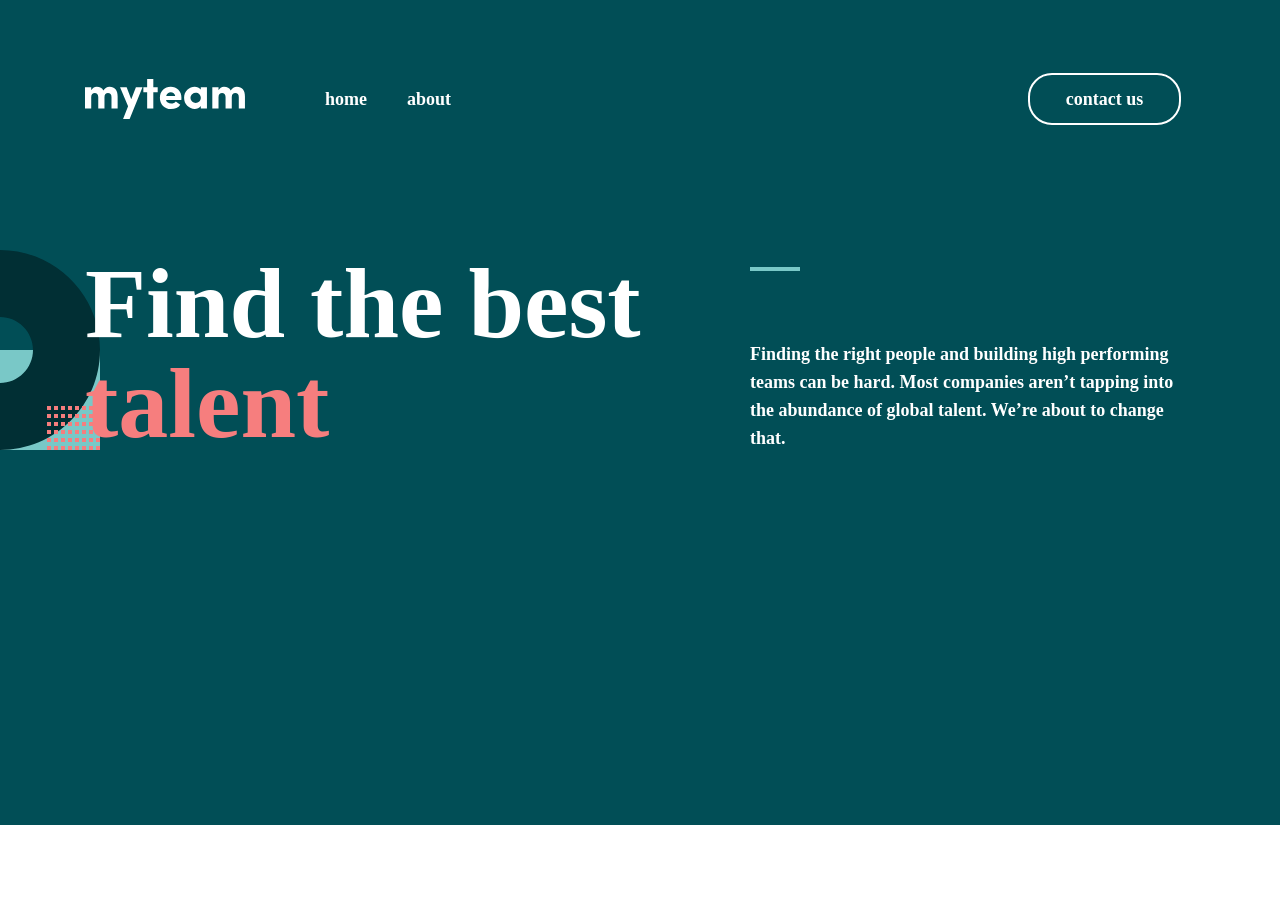
==== index.html @ c239a809 "myteam" ====
<!DOCTYPE html>
<html lang="en">
<head>
    <meta charset="UTF-8">
    <meta name="viewport" content="width=device-width, initial-scale=1.0">
    <title>myteam</title>
    <link rel="stylesheet" href="./css/main.css">
</head>
<body>
    <header class="myteam-header">
        <div class="container">
            <nav class="site-navbar">
            <div class="nav-link">
                <img width="160" src="./images/myteam icon.svg" alt="myteam-icon">
                <div class="important-link">
                    <a href="#">home</a>
                    <a href="#">about</a>
                </div>
                <div>
                    <button class="navbar-btn">contact us</button>
                </div>
            </div>
        </nav>
        </div>
    </header>
    <main class="site-main">
        <section class="myteam-section">
            <div class="container">
                 <div class="talant">
                <h2 class="talant-title">
                    Find the best <span class="talant-title-span">talent</span>
                </h2>
                <div class="talant-info-div">
                    <span class="line"></span>
                     <p class="talant-info">
                    Finding the right people and building high performing teams can be hard. Most companies aren’t tapping into the abundance of global talent. We’re about to change that.
                </p>
                </div>
            </div>
            </div>
        </section>
    </main>
</body>
</html>
---- css/main.css ----
*{
    margin: 0;
    padding: 0;
    box-sizing: border-box0;
    text-decoration: none;
}
.container{
    margin: 0 auto;
    width: 1110px;
    padding:0 20px ;
}
.myteam-header {
    background-color: #014E56;
}
.site-navbar {
    padding-top: 73px;
}
.nav-link {
    display: flex;
    align-items: center;
}
.important-link {
    display: flex;
    align-items: center;
    gap: 40px;
    font-family: Livvic;
    font-weight: 600;
    font-size: 18px;
    line-height: 28px;
    letter-spacing: 0px;
    margin-left: 80px;
    margin-right: 577px;
}
.important-link a{
    color: white;
}
.navbar-btn {
    width: 153px;
    padding: 10px 32px;
    background: none;
    border: 2px solid white;
    border-radius: 24px;
    font-family: Livvic;
    font-weight: 600;
    font-size: 18px;
    line-height: 28px;
    letter-spacing: 0px;
    color: white;
}


.site-main {
}
.myteam-section {
    background-color: #014E56;
    height: 700px;
    background-image:url(../images/faind-tail.svg);
    background-repeat: no-repeat;
    background-position-y: 125px;
}
.talant {
    display: flex;
    align-items: center;
    gap: 30px;
    width: 1110px;
    height: 200px;
    padding-top: 129px;
}
.talant-title {
    font-family: Livvic;
    font-weight: 700;
    font-size: 100px;
    line-height: 100px;
    letter-spacing: 0px;
    color: white;
}
.talant-title-span{
    font-family: Livvic;
    font-weight: 700;
    font-size: 100px;
    line-height: 100px;
    letter-spacing: 0px;
    color: #F67E7E; 
}
.talant-info-div{
    width: 445px;
    height: 195px;
}
.line{
    width: 50px;
    height: 4px;
    background-color: #79C8C7;
    display: inline-block;
}
.talant-info {
    width: 445px;
    height: 112px;
    margin-top: 65px;
    font-family: Livvic;
    font-weight: 600;
    font-size: 18px;
    line-height: 28px;
    letter-spacing: 0px;
    color: white;
}
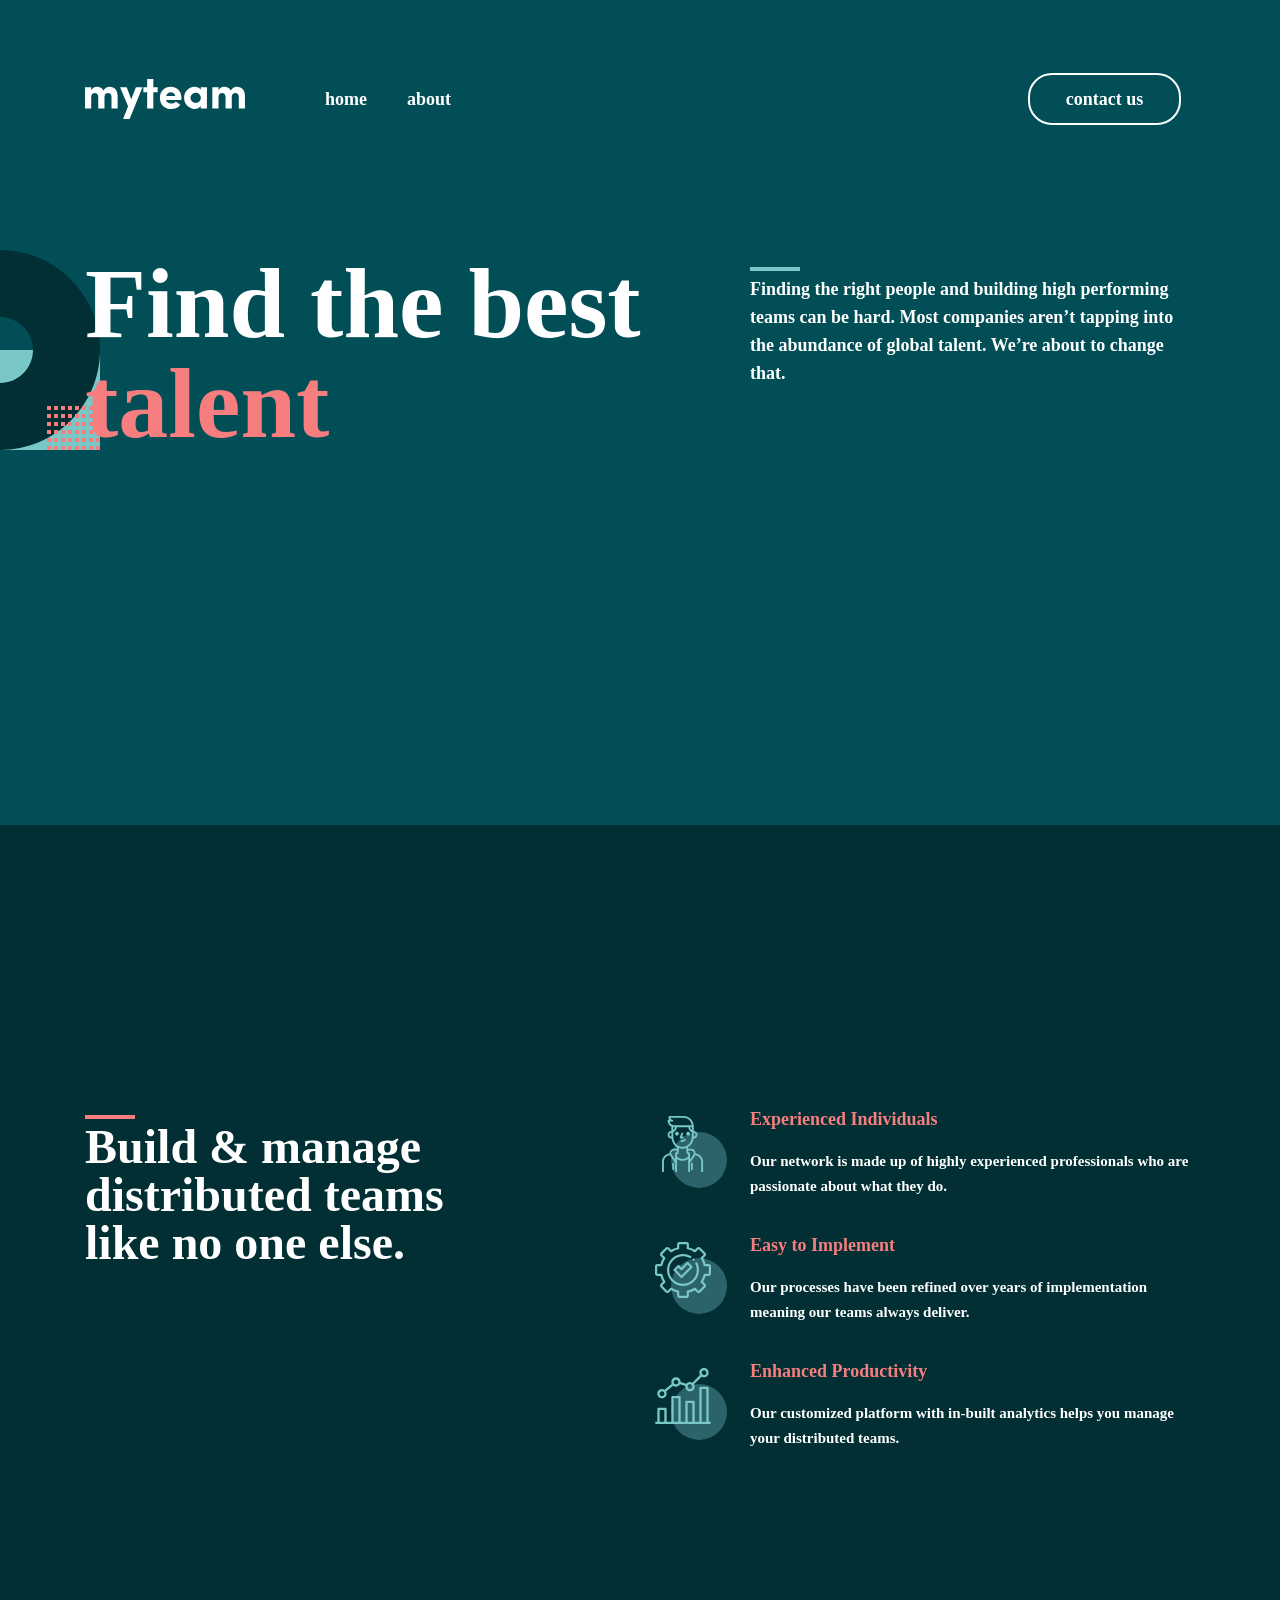
==== commit c0ca27b3: "myteam" ====
--- a/index.html
+++ b/index.html
@@ -39,6 +39,42 @@
             </div>
             </div>
         </section>
+
+        <section class="build-manage-section">
+            <div class="container">
+                <div class="build-manage">
+                    <div class="build-manage-title-div">
+                        <span class="line pink"></span>
+                        <h3 class="build-manage-title">
+                            Build & manage distributed teams like no one else.
+                        </h3>
+                    </div>
+                    <div class="managment">
+                        <div class="ean">
+                            <img src="./images/mean-icon.svg" alt="mean">
+                            <div class="title-flex">
+                            <h4 class="ean-title">Experienced Individuals</h4>
+                            <p class="ean-info">Our network is made up of highly experienced professionals who are passionate about what they do.</p>
+                            </div>
+                        </div>
+                        <div class="ean">
+                            <img src="./images/implament.svg" alt="implament">
+                            <div class="title-flex">
+                            <h4 class="ean-title">Easy to Implement</h4>
+                            <p class="ean-info">Our processes have been refined over years of implementation meaning our teams always deliver.</p>
+                            </div>
+                        </div>
+                        <div class="ean">
+                            <img src="./images/strategy.svg" alt="strategy">
+                            <div class="title-flex">
+                            <h4 class="ean-title">Enhanced Productivity</h4>
+                            <p class="ean-info">Our customized platform with in-built analytics helps you manage your distributed teams.</p>
+                            </div>
+                        </div>
+                    </div>
+                </div>
+            </div>
+        </section>
     </main>
 </body>
 </html>
--- a/css/main.css
+++ b/css/main.css
@@ -49,8 +49,7 @@
 }
 
 
-.site-main {
-}
+
 .myteam-section {
     background-color: #014E56;
     height: 700px;
@@ -95,11 +94,69 @@
 .talant-info {
     width: 445px;
     height: 112px;
-    margin-top: 65px;
     font-family: Livvic;
     font-weight: 600;
     font-size: 18px;
     line-height: 28px;
     letter-spacing: 0px;
     color: white;
+}
+
+
+
+.build-manage-section {
+    background-color: #012F34;
+    height: 684px;
+    padding-top: 140px;
+    background-image: url(../images/faind-tail-three.svg);
+    background-repeat: no-repeat;
+    background-position-y: 640px;
+    background-position-x: 1422px;
+}
+.build-manage {
+    display: flex;
+    gap: 125px;
+    margin-top: 140px;
+}
+
+.pink {
+    background-color: #F67E7E;
+}
+.build-manage-title {
+    width: 445px;
+    height: 144px;
+    font-family: Livvic;
+    font-weight: 700;
+    font-size: 48px;
+    line-height: 48px;
+    letter-spacing: 0px;
+    color: white;
+}
+.managment {
+    display: flex;
+    flex-direction: column;
+    gap: 32px;
+}
+.ean {
+    display: flex;
+    align-items: center;
+    gap: 23px;
+}
+
+.ean-title {
+    font-family: Livvic;
+    font-weight: 700;
+    font-size: 18px;
+    line-height: 28px;
+    letter-spacing: 0px;
+    color: #F67E7E;
+}
+.ean-info {
+    font-family: Livvic;
+    font-weight: 600;
+    font-size: 15px;
+    line-height: 25px;
+    letter-spacing: 0px;
+    color: white;
+    margin-top: 16px;
 }
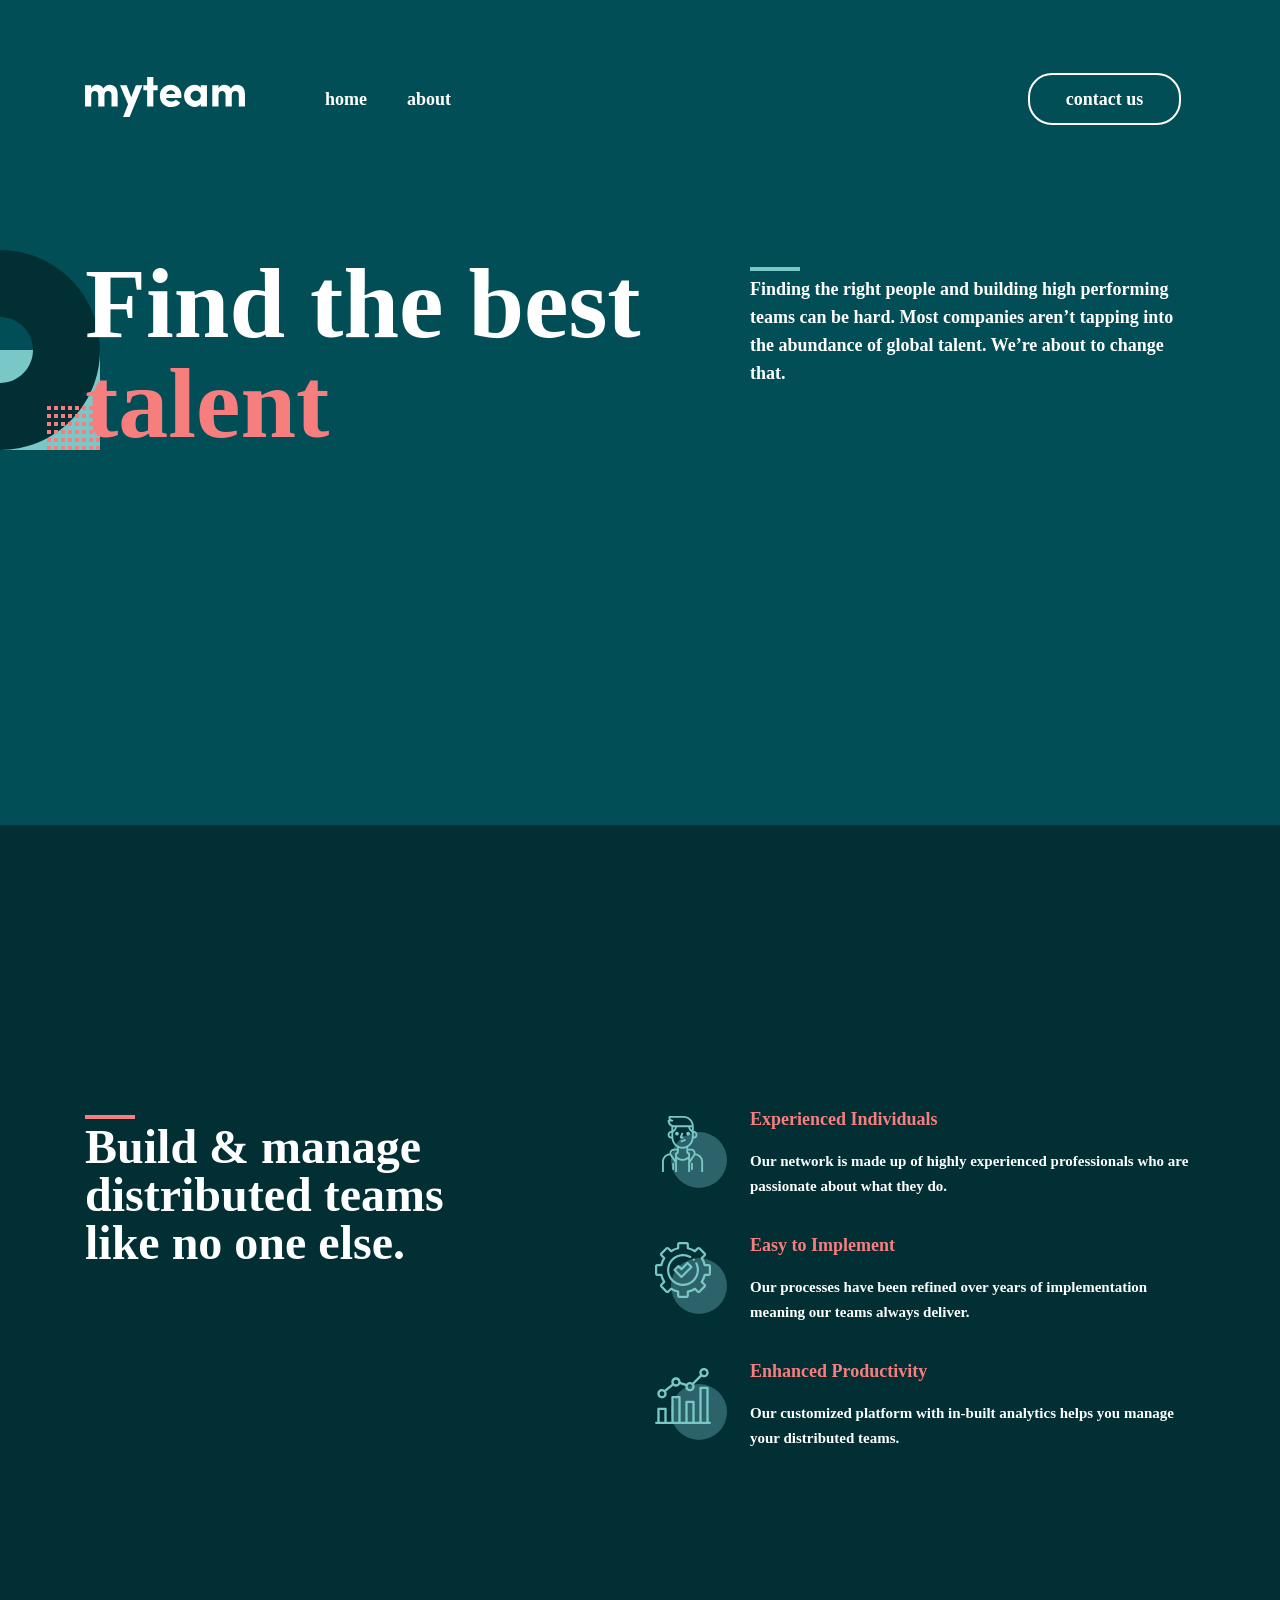
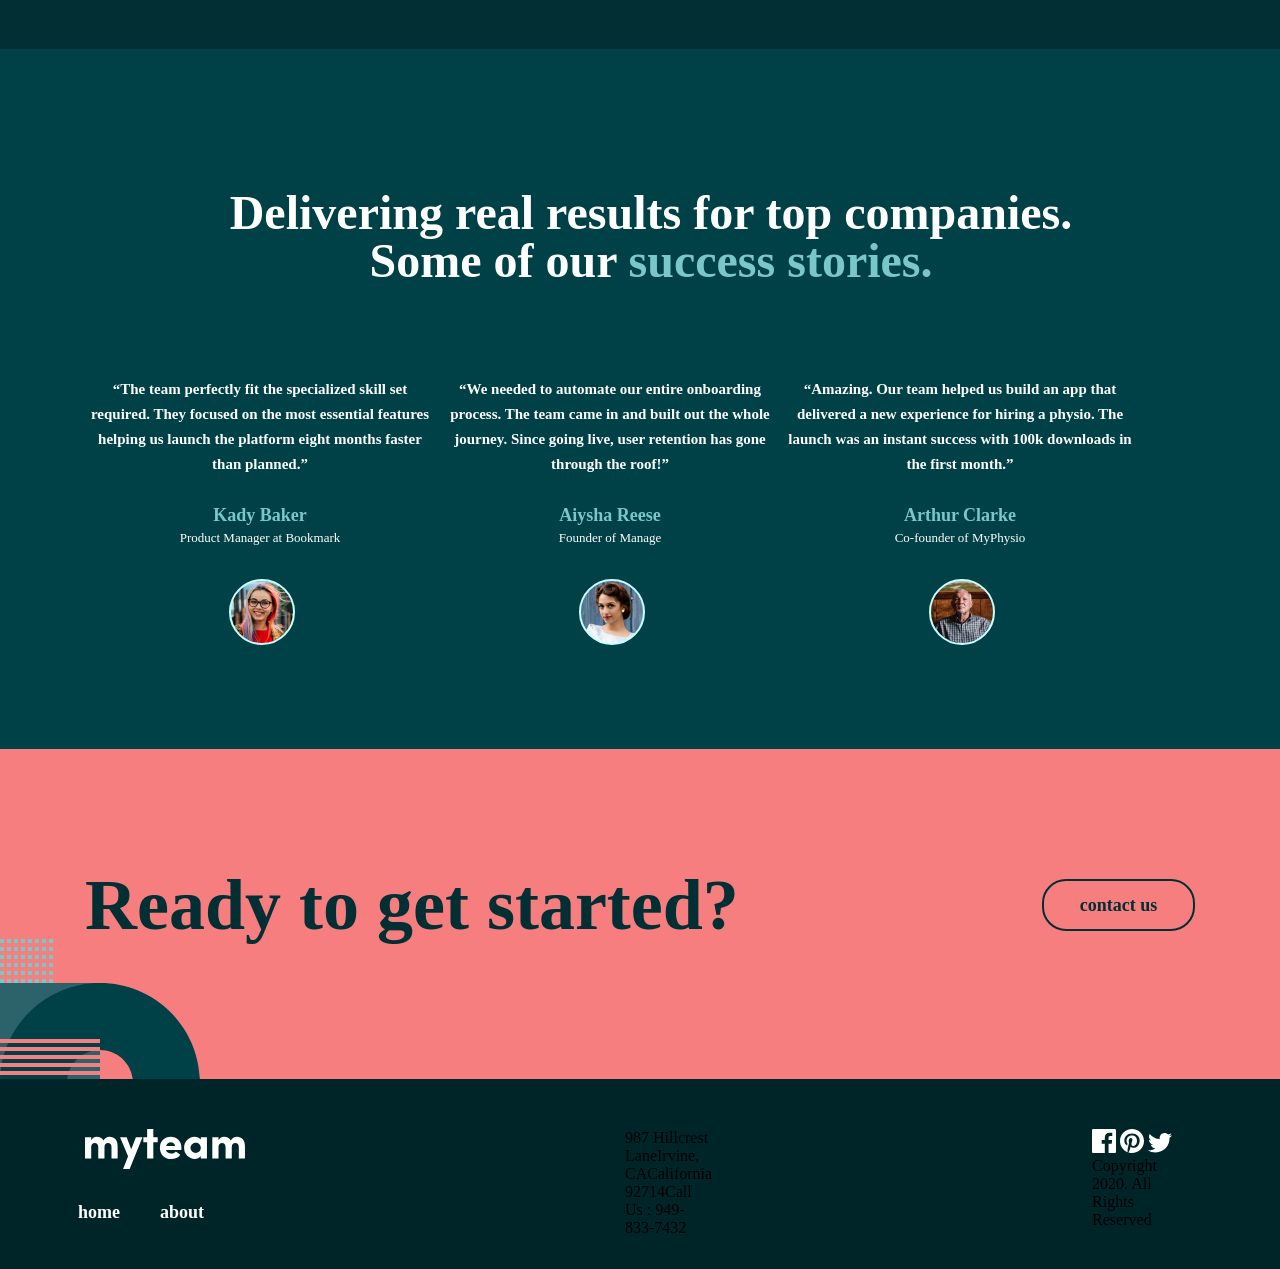
==== commit de3f5c6c: "myteam" ====
--- a/index.html
+++ b/index.html
@@ -11,7 +11,7 @@
         <div class="container">
             <nav class="site-navbar">
             <div class="nav-link">
-                <img width="160" src="./images/myteam icon.svg" alt="myteam-icon">
+                <a href="#"><img width="160" src="./images/myteam icon.svg" alt="myteam-icon"></a>
                 <div class="important-link">
                     <a href="#">home</a>
                     <a href="#">about</a>
@@ -75,6 +75,83 @@
                 </div>
             </div>
         </section>
+
+
+        <section class="delivering-section">
+            <div class="container">
+                <div class="deleving-big-div">
+                    <h2 class="deleving-title">Delivering real results for top companies. Some of our <span class="deleving-title-span">success stories.</span></h2>
+                    <div class="the-we-amazing-big">
+                        <div class="the-we-amazing">
+                            <p class="the-we-amazing-info">
+                                 “The team perfectly fit the specialized skill set required. They focused on the most essential features helping us launch the platform eight months faster than planned.”
+                            </p>
+                            <h3 class="the-we-amazing-title">Kady Baker</h3>
+                            <p class="the-we-amazing-info-two">Product Manager at Bookmark</p>
+                            <img class="the-we-amazing-img" src="./images/girl-one.svg" alt="girl">
+                        </div>
+                        <div class="the-we-amazing">
+                            <p class="the-we-amazing-info">
+                                 “We needed to automate our entire onboarding process. The team came in and built out the whole journey. Since going live, user retention has gone through the roof!”
+                            </p>
+                            <h3 class="the-we-amazing-title">Aiysha Reese</h3>
+                            <p class="the-we-amazing-info-two">Founder of Manage</p>
+                            <img class="the-we-amazing-img" src="./images/girl-two.svg" alt="girl two">
+                        </div>
+                        <div class="the-we-amazing">
+                            <p class="the-we-amazing-info">
+                                 “Amazing. Our team helped us build an app that delivered a new experience for hiring a physio. The launch was an instant success with 100k downloads in the first month.”
+                            </p>
+                            <h3 class="the-we-amazing-title">Arthur Clarke</h3>
+                            <p class="the-we-amazing-info-two">Co-founder of MyPhysio</p>
+                            <img class="the-we-amazing-img" src="./images/grandfather.svg" alt="grandfather images">
+                        </div>
+                    </div>
+                </div>
+            </div>
+        </section>
+
+
+        <section class="ready-section">
+            <div class="container">
+                <div class="ready">
+                    <div class="rady-title">
+                        <h2>Ready to get started?</h2>
+                    </div>
+                    <div class="button-ready">
+                        <button>contact us</button>
+                    </div>
+                </div>
+            </div>
+        </section>
+        
+
+        <footer class="site-footer">
+            <div class="container">
+                <div class="myteam-footer-big">
+                    <div class="myteam-footer-link">
+                        <a href="#"><img src="./images/myteam icon.svg" alt="myteam -icon"></a>
+                        <div class="footer-a">
+                        <a href="#">home</a>
+                        <a href="#">about</a>
+                        </div>
+                    </div>
+                    <div class="lane">
+                        <p class="lane-info">987  Hillcrest LaneIrvine, CACalifornia 92714Call Us : 949-833-7432</p>
+                    </div>
+                    <div class="footer-icon">
+                        <div class="iconn">
+                            <img src="./images/facebook.svg" alt="">
+                            <img src="./images/dog.svg" alt="">
+                            <img src="./images/twitter.svg" alt="">
+                        </div>
+                        <div class="footer-title-flex">
+                            <p class="foter-icon-infoo">Copyright 2020. All Rights Reserved</p>
+                        </div>
+                    </div>
+                </div>
+            </div>
+        </footer>
     </main>
 </body>
 </html>
--- a/css/main.css
+++ b/css/main.css
@@ -46,6 +46,7 @@
     line-height: 28px;
     letter-spacing: 0px;
     color: white;
+    cursor: pointer;
 }
 
 
@@ -159,4 +160,156 @@
     letter-spacing: 0px;
     color: white;
     margin-top: 16px;
+}
+
+
+
+
+.delivering-section {
+    background-color: #004047;
+    padding-top: 140px;
+    height: 560px;
+}
+
+.deleving-title {
+    font-family: Livvic;
+    font-weight: 700;
+    font-size: 48px;
+    line-height: 48px;
+    letter-spacing: 0px;
+    text-align: center;
+    padding-left: 100px;
+    color: white;
+    width: 932px;
+    height: 96px;
+}
+.deleving-title-span{
+    font-family: Livvic;
+    font-weight: 700;
+    font-size: 48px;
+    line-height: 48px;
+    letter-spacing: 0px;
+    color: #79C8C7;
+}
+.the-we-amazing-big {
+    display: flex;
+}
+.the-we-amazing-info {
+    width: 350px;
+    height: 100px;
+    font-family: Livvic;
+    font-weight: 600;
+    font-size: 15px;
+    line-height: 25px;
+    letter-spacing: 0px;
+    text-align: center;
+    color: white;
+    margin-top: 92px;
+    margin-bottom: 24px;
+}
+.the-we-amazing-title {
+    font-family: Livvic;
+    font-weight: 700;
+    font-size: 18px;
+    line-height: 28px;
+    letter-spacing: 0px;
+    text-align: center;
+    color: #79C8C7;
+}
+.the-we-amazing-info-two {
+    font-family: Livvic;
+    font-weight: 500;
+    font-size: 13px;
+    line-height: 18px;
+    letter-spacing: 0px;
+    text-align: center;
+    color: white;
+    margin-bottom: 32px;
+}
+.the-we-amazing-img{
+    margin-left: 144px;
+}
+
+
+.ready-section {
+    background-color: #F67E7E;
+    height: 200px;
+    padding-top: 130px;
+    background-image: url(../images/faind-tail-four.svg);
+    background-repeat: no-repeat;
+    background-position-y: 190px;
+}
+.ready {
+    display: flex;
+    align-items: center;
+    justify-content: space-between;
+    gap: 260px;
+}
+.rady-title {
+    font-family: Livvic;
+    font-weight: 700;
+    font-size: 48px;
+    line-height: 48px;
+    letter-spacing: 0px;
+    color: #012F34;
+}
+.button-ready button {
+    width: 153px;
+    padding: 10px 33px;
+    background: none;
+    border: 2px solid #012F34;
+    border-radius: 24px;
+    font-family: Livvic;
+    font-weight: 600;
+    font-size: 18px;
+    line-height: 28px;
+    letter-spacing: 0px;
+    color: #012F34;
+    cursor: pointer;
+}
+
+
+.site-footer {
+    background-color: #002529;
+    height: 140px;
+    padding-top: 50px;
+}
+.myteam-footer-big {
+    display: flex;
+    gap: 380px;
+}
+.myteam-footer-link {
+    display: flex;
+    align-items: center;
+    flex-direction: column;
+}
+.footer-a{
+    display: flex;
+    align-items: center;
+    gap: 40px;
+    margin-left: -48px;
+    margin-top: 25px;
+    font-family: Livvic;
+    font-weight: 600;
+    font-size: 18px;
+    line-height: 28px;
+    letter-spacing: 0px;
+}
+.footer-a a{
+    color: white;
+}
+.lane {
+    display: flex;
+    align-items: center;
+    flex-direction: column; 
+    height: 100px;
+    width: 100px;
+}
+.lane-info {
+}
+.footer-icon {
+}
+.iconn {
+}
+.foter-icon-infoo {
 }
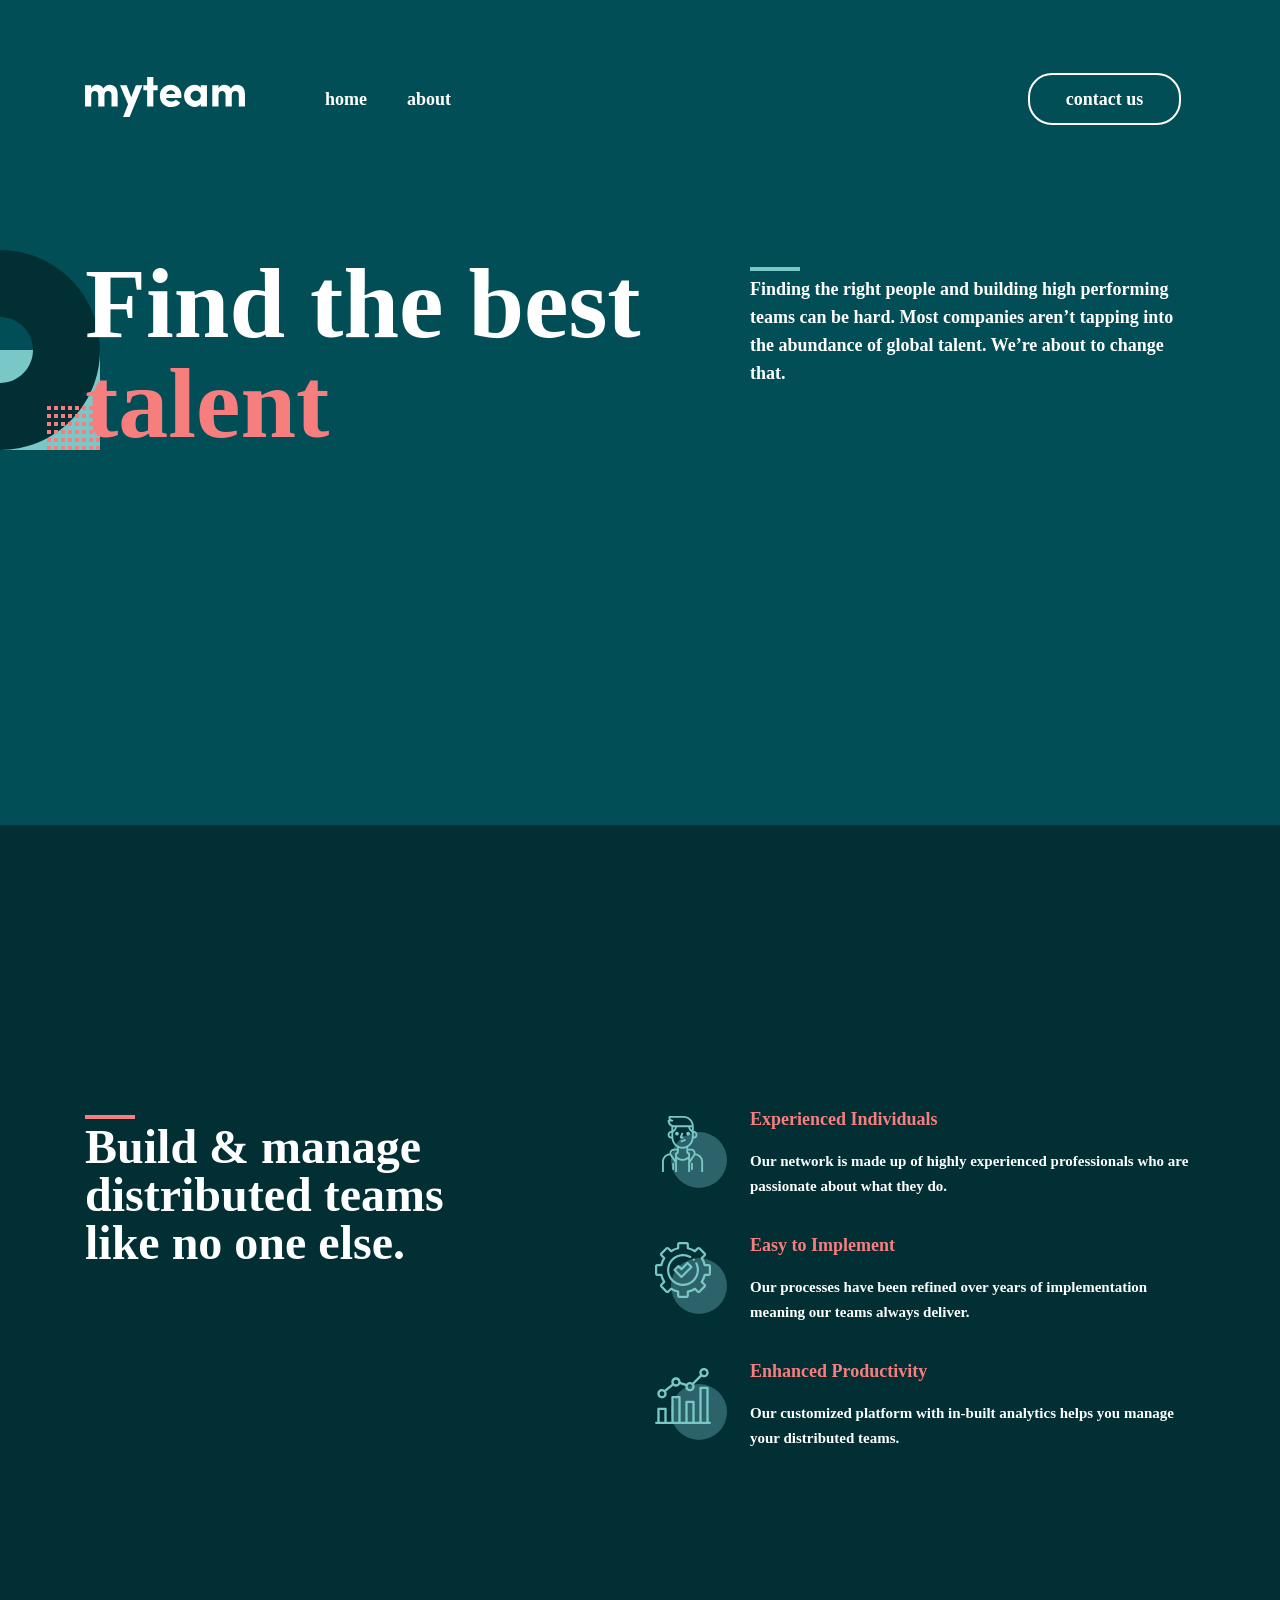
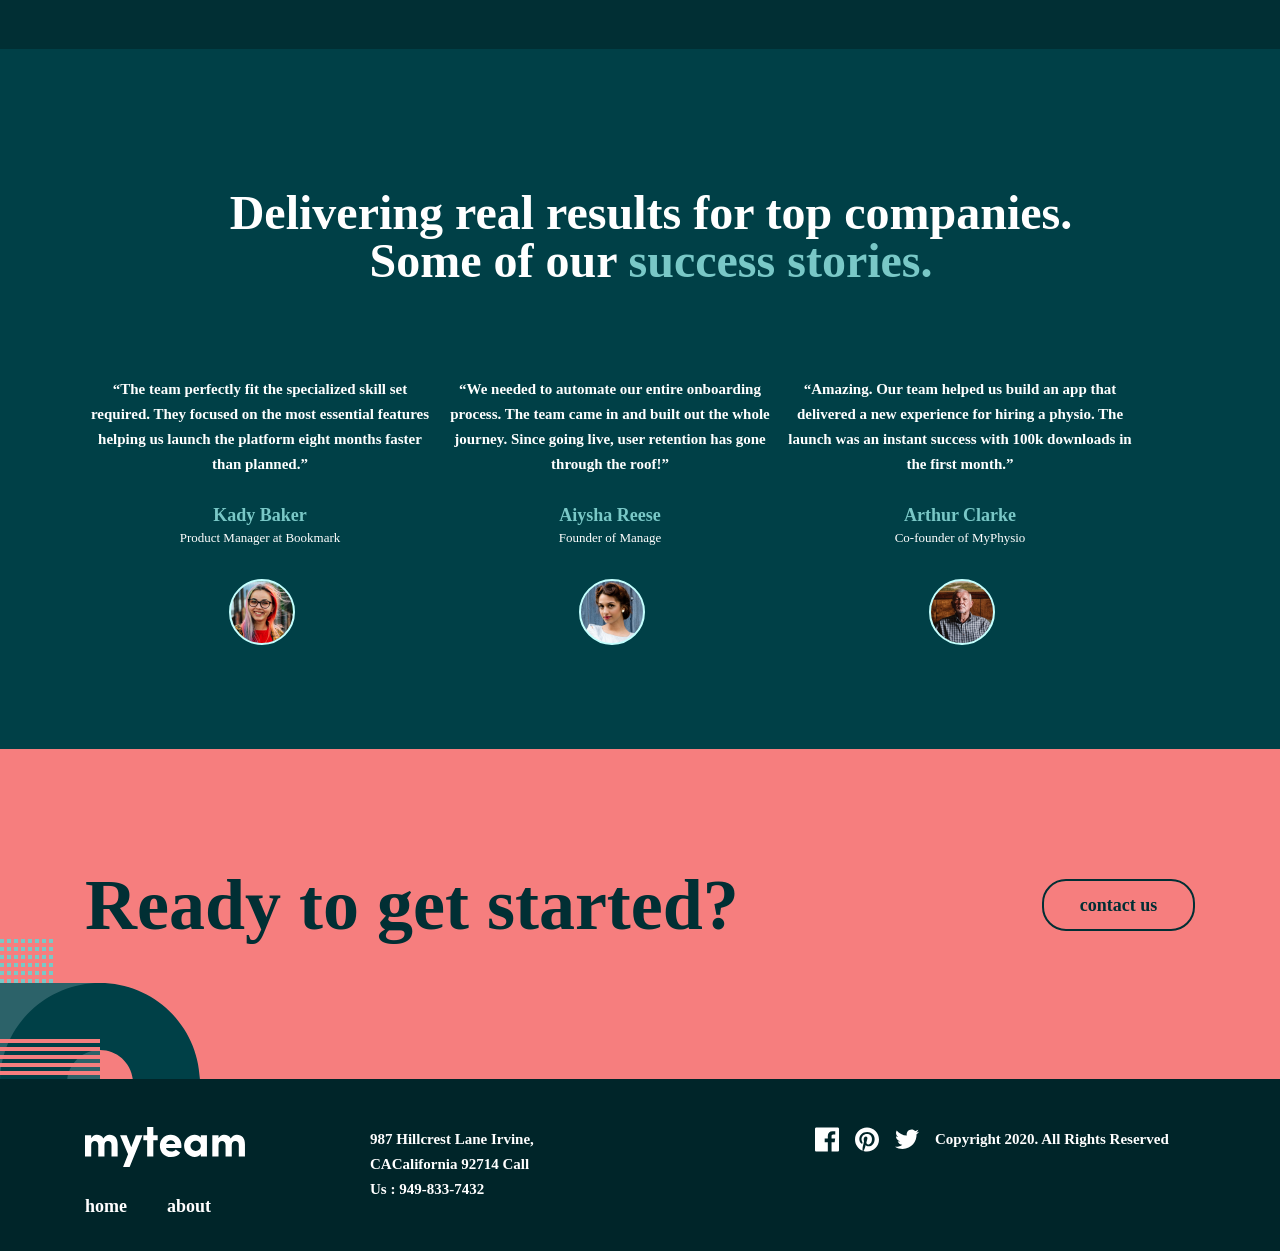
==== commit 8395ac90: "myteam" ====
--- a/index.html
+++ b/index.html
@@ -124,29 +124,29 @@
                 </div>
             </div>
         </section>
-        
+
 
         <footer class="site-footer">
             <div class="container">
-                <div class="myteam-footer-big">
-                    <div class="myteam-footer-link">
-                        <a href="#"><img src="./images/myteam icon.svg" alt="myteam -icon"></a>
-                        <div class="footer-a">
+                <div class="footer-big">
+                    <div class="footer-logo">
+                        <img src="./images/myteam icon.svg" alt="myteam icon">
+                        <div class="ahref-footer">
                         <a href="#">home</a>
                         <a href="#">about</a>
                         </div>
                     </div>
-                    <div class="lane">
-                        <p class="lane-info">987  Hillcrest LaneIrvine, CACalifornia 92714Call Us : 949-833-7432</p>
+                    <div class="footer-info-div">
+                        <p class="footer-info">
+                            987  Hillcrest Lane Irvine, CACalifornia 92714 Call Us : 949-833-7432
+                        </p>
                     </div>
-                    <div class="footer-icon">
-                        <div class="iconn">
-                            <img src="./images/facebook.svg" alt="">
-                            <img src="./images/dog.svg" alt="">
-                            <img src="./images/twitter.svg" alt="">
-                        </div>
-                        <div class="footer-title-flex">
-                            <p class="foter-icon-infoo">Copyright 2020. All Rights Reserved</p>
+                    <div class="copyright">
+                        <div class="footer-iconn">
+                            <img width="" src="./photo/facebook.svg" alt="">
+                            <img width="" src="./photo/dog.svg" alt="">
+                            <img width="" src="./photo/twitter.svg" alt="">
+                            <p class="footer-icon-info">Copyright 2020. All Rights Reserved</p>
                         </div>
                     </div>
                 </div>
--- a/css/main.css
+++ b/css/main.css
@@ -271,45 +271,57 @@
 
 .site-footer {
     background-color: #002529;
-    height: 140px;
-    padding-top: 50px;
-}
-.myteam-footer-big {
-    display: flex;
-    gap: 380px;
-}
-.myteam-footer-link {
-    display: flex;
-    align-items: center;
+    padding-top: 48px;
+    padding-bottom: 24px;
+}
+.footer-big {
+    display: flex;
+}
+.footer-logo {
+    display: flex;
     flex-direction: column;
 }
-.footer-a{
-    display: flex;
-    align-items: center;
+.ahref-footer{
+    display: flex;
     gap: 40px;
-    margin-left: -48px;
     margin-top: 25px;
-    font-family: Livvic;
-    font-weight: 600;
-    font-size: 18px;
-    line-height: 28px;
-    letter-spacing: 0px;
-}
-.footer-a a{
-    color: white;
-}
-.lane {
-    display: flex;
-    align-items: center;
-    flex-direction: column; 
+}
+.ahref-footer a{
+    font-family: Livvic;
+    font-weight: 600;
+    font-size: 18px;
+    line-height: 28px;
+    letter-spacing: 0px;
+    color: white;
+}
+.footer-info-div {
+    width: 445px;
     height: 100px;
-    width: 100px;
-}
-.lane-info {
-}
-.footer-icon {
-}
-.iconn {
-}
-.foter-icon-infoo {
+    margin-left: 125px;
+}
+.footer-info {
+    padding-right: 280px;
+    font-family: Livvic;
+    font-weight: 600;
+    font-size: 15px;
+    line-height: 25px;
+    letter-spacing: 0px;
+    color: #FFFFFF;
+}
+.copyright {
+    display: flex;
+    flex-direction: column;
+}
+.footer-iconn {
+    display: flex;
+    gap: 16px;
+}
+.footer-icon-info {
+    font-family: Livvic;
+    font-weight: 600;
+    font-size: 15px;
+    line-height: 25px;
+    letter-spacing: 0px;
+    text-align: right;
+    color: #FFFFFF;
 }
